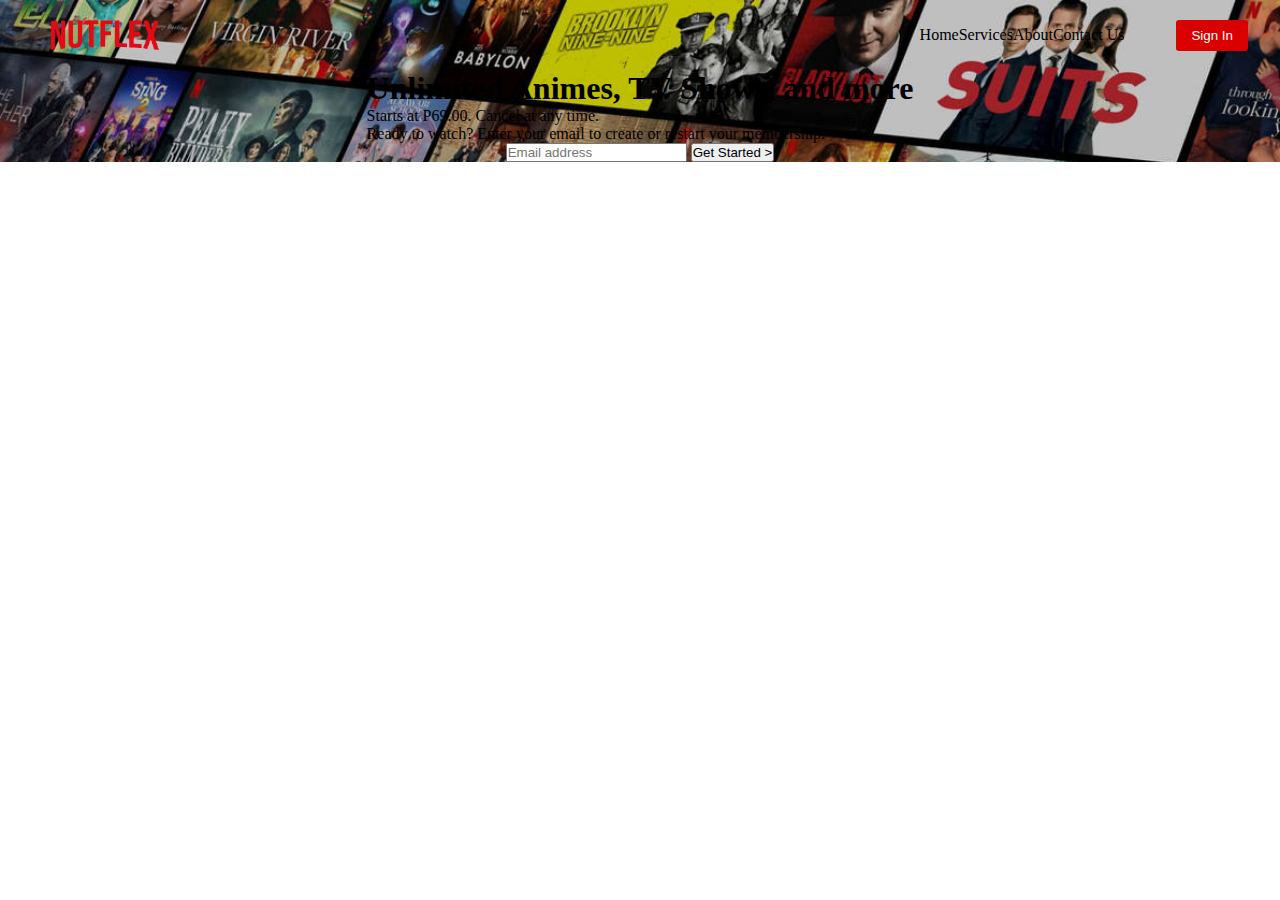
==== noflex/index.html @ 8b9c41dc "edit home page" ====
<!DOCTYPE html>
<html lang="en">
<head>
    <meta charset="UTF-8">
    <meta name="viewport" content="width=device-width, initial-scale=1.0">
    <title>NoFlex</title>

    <link rel="stylesheet" href="styles.css">
</head>
<body class="body">
    <div class="hero-bg">
        <header class="header">
            <div class="header-left-section">
                <img class="netflix-logo" src="images/nutflex-logo.png" alt="nutflex-logo">
            </div>
            <div class="header-mid-section">
                <nav class="main-menu">
                    <ul>Home</ul>
                    <ul>Services</ul>
                    <ul>About</ul>
                    <ul>Contact Us</ul>
                </nav>
            </div>
            <div class="header-right-section">
                <button class="sign-in">
                    Sign In
                </button>
            </div>
        </header>
    
        <section class="hero-section">
            <div class="hero-text">
                <h1>Unlimited Animes, TV Shows, and more</h1>
                <p>Starts at P69.00. Cancel at any time.</p>
                <p>Ready to watch? Enter your email to create or restart your membership.</p>
            </div>
            <div class="hero-cta">
                <input type="email" placeholder="Email address">
                <button>Get Started ></button>
            </div>
        </section>
    </div>
</body>
</html>
---- noflex/styles.css ----
* {
    margin: 0;
    padding: 0;
    box-sizing: border-box;
}

/* header */
.header {
    display: flex;
    justify-content: space-between;
    align-items: center;
    height: 70px;
    gap: 20px;
}

.header-left-section {
    display: flex;
    flex: 1;
    padding-left: 20px;
}

.header-mid-section {
    display: flex;
    justify-self: end;
    flex: 3;
    justify-content: end;
}

.header-right-section {
    display: flex;
    justify-content: center;
    flex: .5;
}

.netflix-logo {
    width: 170px;
}

.main-menu {
    display: flex;
    justify-content: space-between;
}

.sign-in {
    background-color: rgb(219, 0, 0);
    border-width: 0px;
    color:white;
    padding-top: 8px;
    padding-bottom: 8px;
    padding-left: 15px;
    padding-right: 15px;
    border-radius: 3px;
}

/* body */
.body {
    width: 100%;
    height: 100%;
    overflow: hidden;
}

/* hero */
.hero-bg {
    background-image: url('images/nutflex-bg.jpg');
    background-size: cover;
}

.hero-section {
    display: flex;
    flex-direction: column;
    align-items: center;
}
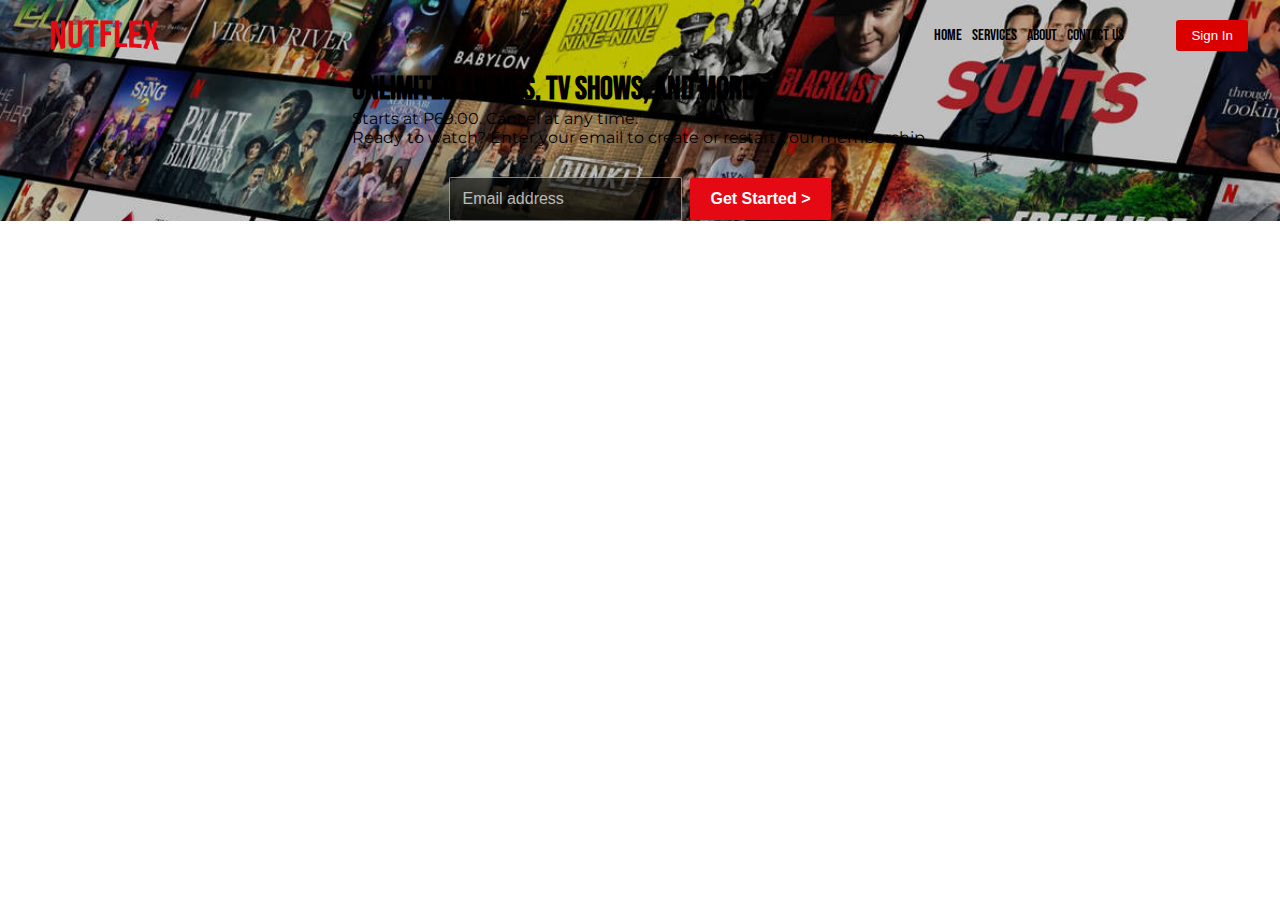
==== commit aaa9d3b8: "edit home page" ====
--- a/noflex/index.html
+++ b/noflex/index.html
@@ -6,6 +6,8 @@
     <title>NoFlex</title>
 
     <link rel="stylesheet" href="styles.css">
+    <link href="https://fonts.googleapis.com/css2?family=Bebas+Neue&family=Montserrat:wght@400;700&display=swap" rel="stylesheet">
+
 </head>
 <body class="body">
     <div class="hero-bg">
--- a/noflex/styles.css
+++ b/noflex/styles.css
@@ -1,7 +1,24 @@
 * {
-    margin: 0;
+    margin: 0;                  /* remove default spacing */
     padding: 0;
-    box-sizing: border-box;
+    box-sizing: border-box;     
+}
+
+/* body */
+.body {
+    width: 100%;
+    height: 100%;
+    overflow: hidden;
+    font-family: 'Bebas Neue', 'Montserrat', sans-serif;
+}
+
+/* set default fonts */
+h1, h2, h3, h4, h5, h6 {
+    font-family: 'Bebas Neue', sans-serif;
+}
+
+p {
+    font-family: 'Montserrat', sans-serif;
 }
 
 /* header */
@@ -39,6 +56,7 @@
 .main-menu {
     display: flex;
     justify-content: space-between;
+    gap: 10px;
 }
 
 .sign-in {
@@ -52,13 +70,6 @@
     border-radius: 3px;
 }
 
-/* body */
-.body {
-    width: 100%;
-    height: 100%;
-    overflow: hidden;
-}
-
 /* hero */
 .hero-bg {
     background-image: url('images/nutflex-bg.jpg');
@@ -69,4 +80,45 @@
     display: flex;
     flex-direction: column;
     align-items: center;
+    gap: 30px;
+}
+
+.hero-cta {
+    display: flex;
+    align-items: center;
+    max-width: 600px;
+    gap: 8px;
+}
+
+.hero-cta input {
+    flex: 1;
+    padding: 12px;
+    font-size: 16px;
+    border: 1px solid rgba(255, 255, 255, 0.5);
+    background-color: rgba(0, 0, 0, 0.6);
+    color: white;
+    border-radius: 2px;
+    outline: none;
+}
+
+.hero-cta input::placeholder {
+    color: rgba(255, 255, 255, 0.7);
+}
+
+.hero-cta button {
+    background-color: #e50914;
+    color:white;
+    border: none;
+    padding: 12px 20px;
+    font-size: 16px;
+    font-weight: bold;
+    cursor: pointer;
+    border-radius: 2px;
+    display: flex;
+    align-items: center;
+    gap: 8px;
+}
+
+.hero-cta button:hover {
+    background-color: #b20710;
 }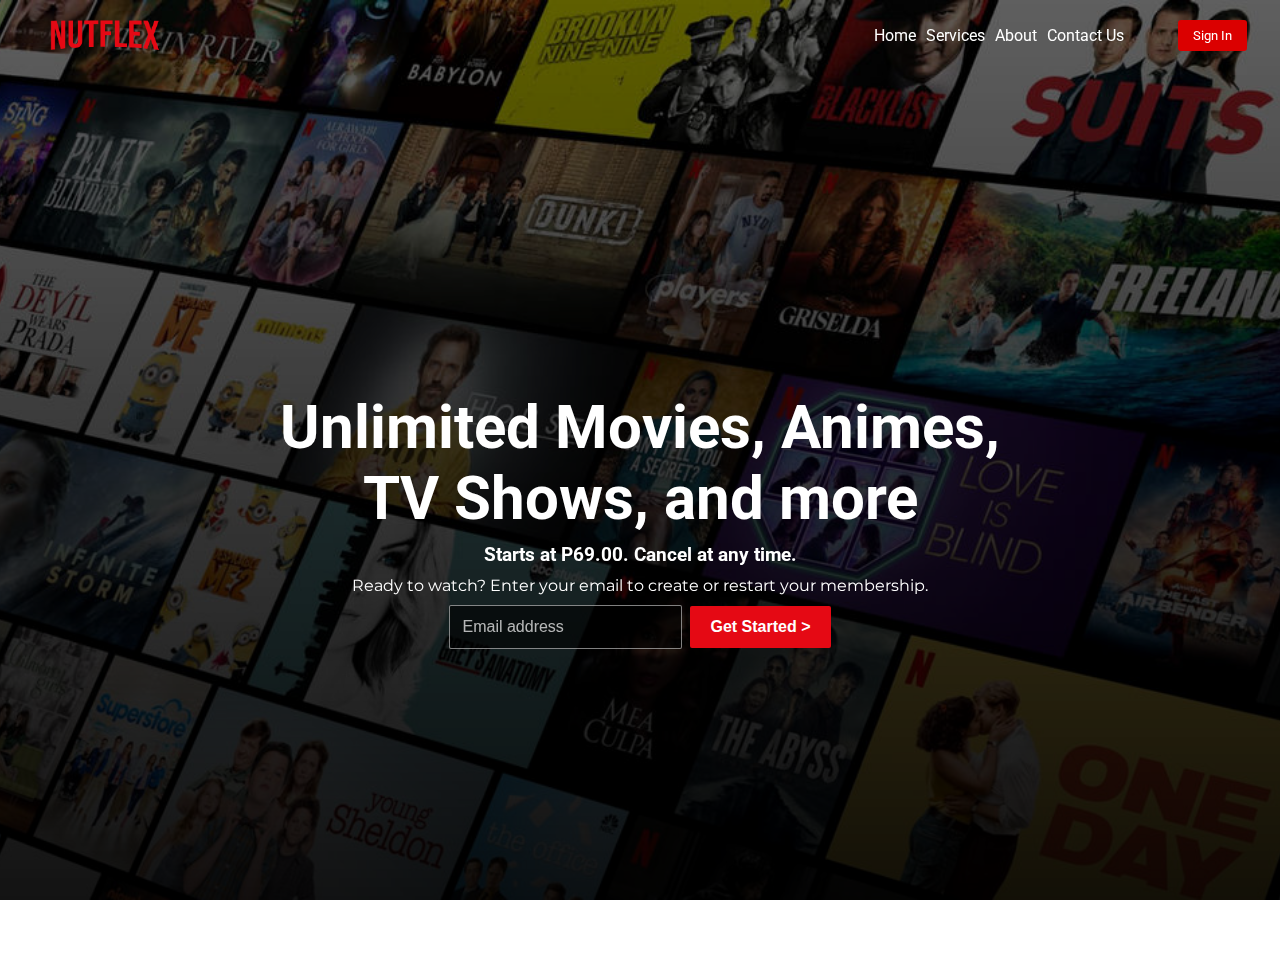
==== commit 12d1c784: "edit home page" ====
--- a/noflex/index.html
+++ b/noflex/index.html
@@ -6,11 +6,14 @@
     <title>NoFlex</title>
 
     <link rel="stylesheet" href="styles.css">
-    <link href="https://fonts.googleapis.com/css2?family=Bebas+Neue&family=Montserrat:wght@400;700&display=swap" rel="stylesheet">
+    <link href="https://fonts.googleapis.com/css2?family=Roboto&family=Montserrat:wght@400;700&display=swap" rel="stylesheet">
 
 </head>
-<body class="body">
-    <div class="hero-bg">
+<body>
+    <div class="hero-bg"></div>
+    <div class="overlay"></div>
+
+    <div class="hero-content">
         <header class="header">
             <div class="header-left-section">
                 <img class="netflix-logo" src="images/nutflex-logo.png" alt="nutflex-logo">
@@ -32,10 +35,10 @@
     
         <section class="hero-section">
             <div class="hero-text">
-                <h1>Unlimited Animes, TV Shows, and more</h1>
-                <p>Starts at P69.00. Cancel at any time.</p>
-                <p>Ready to watch? Enter your email to create or restart your membership.</p>
+                <h1>Unlimited Movies, Animes, <br> TV Shows, and more</h1>
+                <h3>Starts at P69.00. Cancel at any time.</h3>
             </div>
+            <p>Ready to watch? Enter your email to create or restart your membership.</p>
             <div class="hero-cta">
                 <input type="email" placeholder="Email address">
                 <button>Get Started ></button>
--- a/noflex/styles.css
+++ b/noflex/styles.css
@@ -5,16 +5,21 @@
 }
 
 /* body */
-.body {
+body {
     width: 100%;
     height: 100%;
     overflow: hidden;
-    font-family: 'Bebas Neue', 'Montserrat', sans-serif;
+    font-family: 'Roboto', 'Montserrat', sans-serif;
+}
+
+html, body {
+    height: 100%;
+    margin: 0;
 }
 
 /* set default fonts */
 h1, h2, h3, h4, h5, h6 {
-    font-family: 'Bebas Neue', sans-serif;
+    font-family: 'Roboto', sans-serif;
 }
 
 p {
@@ -28,6 +33,8 @@
     align-items: center;
     height: 70px;
     gap: 20px;
+    position: relative;
+    z-index: 2;
 }
 
 .header-left-section {
@@ -57,6 +64,7 @@
     display: flex;
     justify-content: space-between;
     gap: 10px;
+    color: white;
 }
 
 .sign-in {
@@ -68,19 +76,54 @@
     padding-left: 15px;
     padding-right: 15px;
     border-radius: 3px;
+    font-family: 'Roboto', sans-serif;
 }
 
 /* hero */
 .hero-bg {
-    background-image: url('images/nutflex-bg.jpg');
+    background: url('images/nutflex-bg.jpg') no-repeat center center;
     background-size: cover;
+    position: fixed;
+    top: 0;
+    left: 0;
+    width: 100%;
+    height: 100%;
+    z-index: -1;
+}
+
+.overlay {
+    position: absolute;
+    top: 0;
+    left: 0;
+    width: 100%;
+    height: 100%;
+    background: linear-gradient(to top, rgba(0, 0, 0, 0.9), rgba(0, 0, 0, 0.5));
+    z-index: 0;
 }
 
 .hero-section {
+    color: white;
+    display: flex;
+    flex-direction: column;
+    justify-content: center;
+    align-items: center;
+    height: 100vh;
+    position: relative;
+    z-index: 1;
+    gap: 10px;
+}
+
+.hero-text {
+    font-weight: bolder;
     display: flex;
     flex-direction: column;
     align-items: center;
-    gap: 30px;
+    text-align: center;
+    gap: 10px;
+}
+
+.hero-text h1 {
+    font-size: clamp(20px, 20vw, 60px);
 }
 
 .hero-cta {
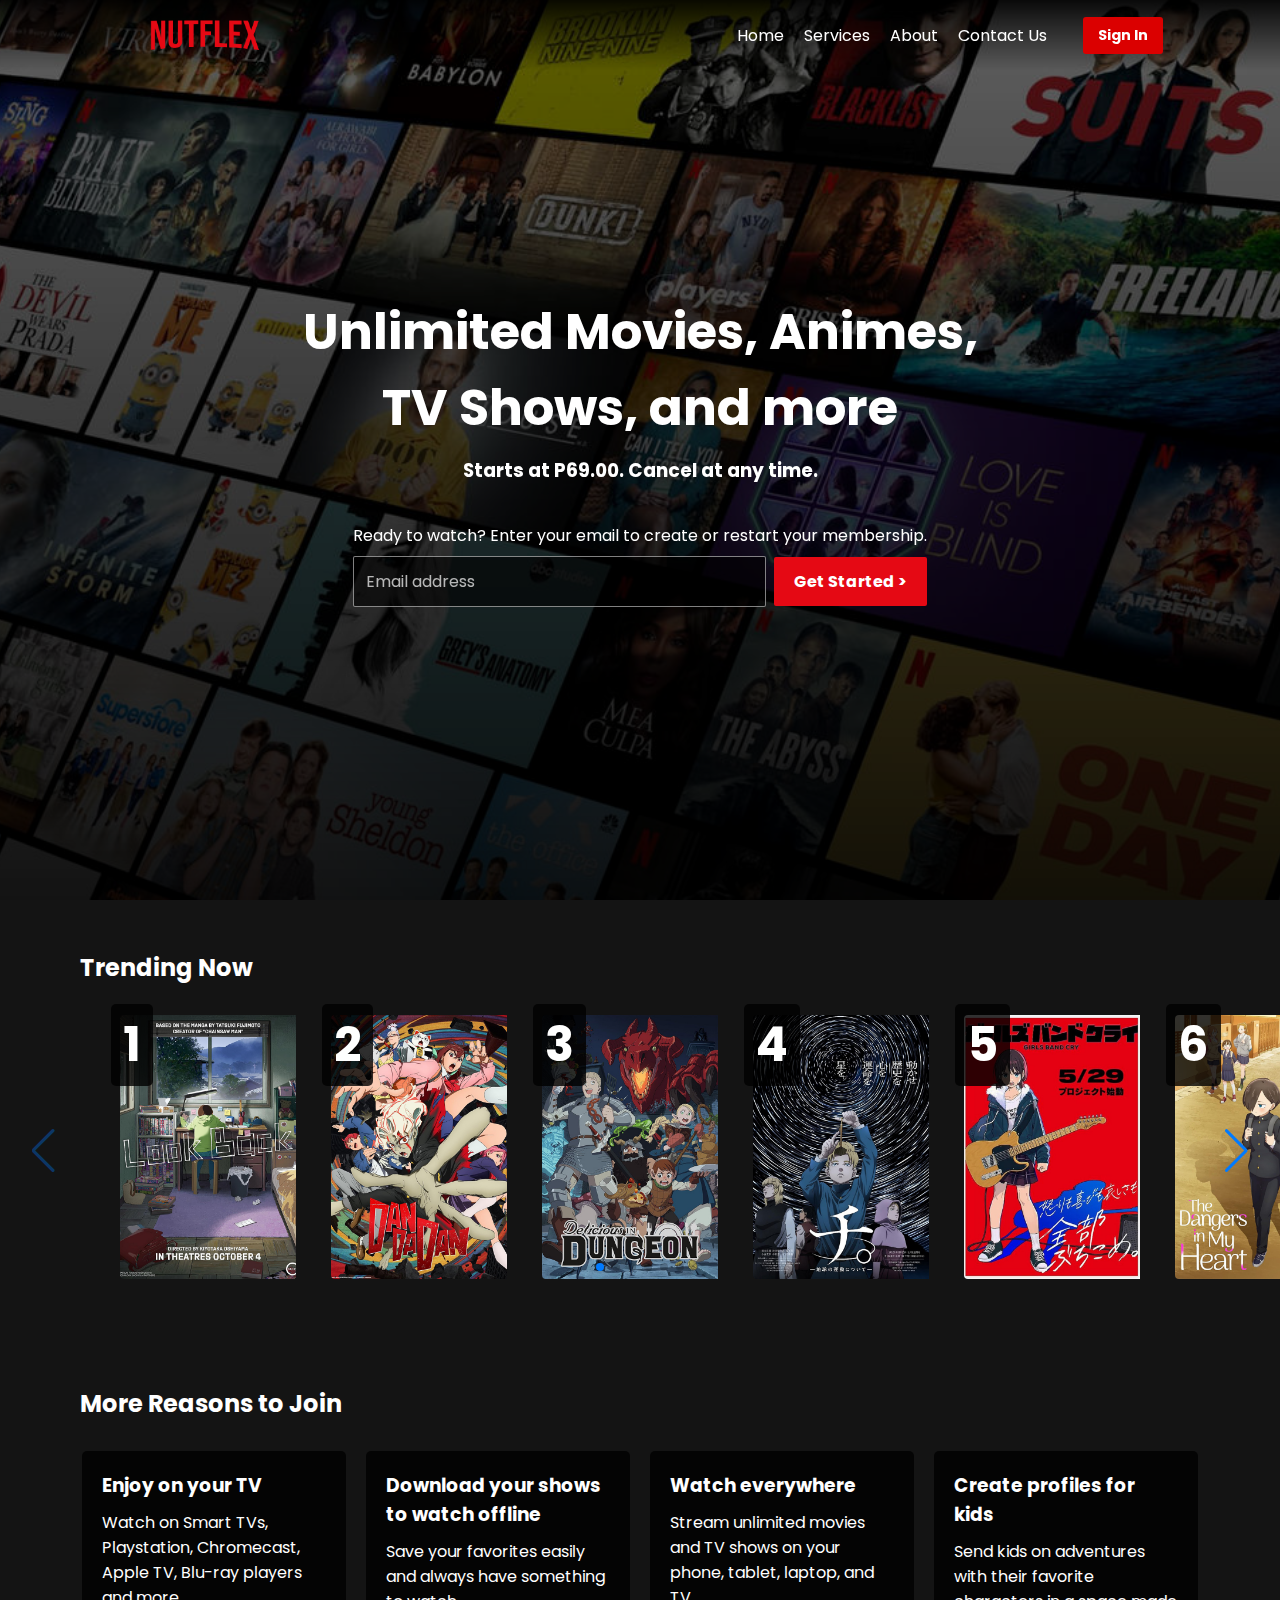
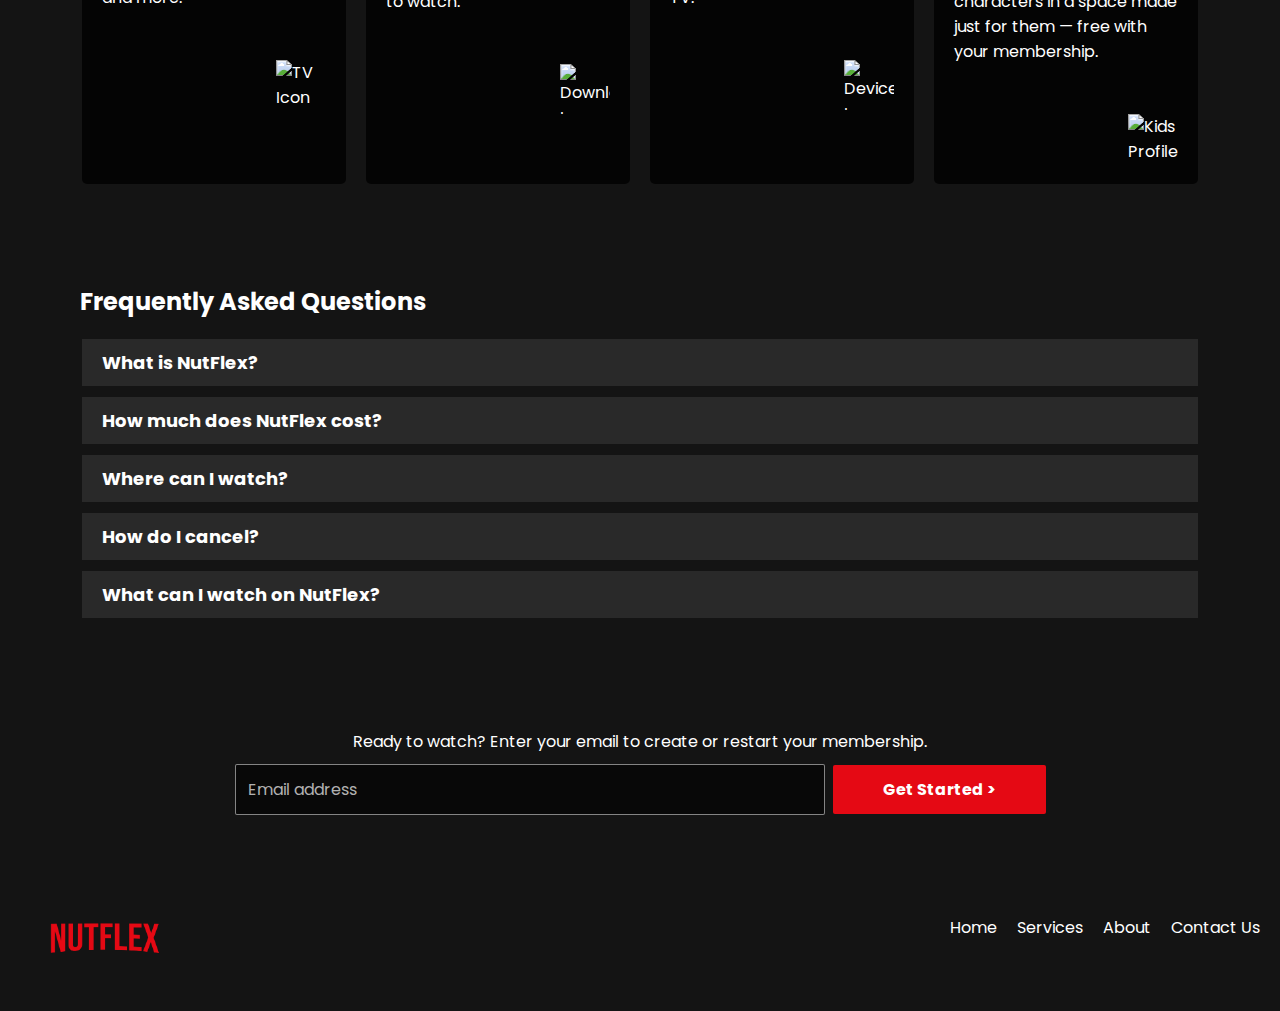
==== commit 8e746e54: "added sections: trending, reasons, faq, cta and footer" ====
--- a/noflex/index.html
+++ b/noflex/index.html
@@ -3,11 +3,11 @@
 <head>
     <meta charset="UTF-8">
     <meta name="viewport" content="width=device-width, initial-scale=1.0">
-    <title>NoFlex</title>
+    <title>NutFlex</title>
 
     <link rel="stylesheet" href="styles.css">
-    <link href="https://fonts.googleapis.com/css2?family=Roboto&family=Montserrat:wght@400;700&display=swap" rel="stylesheet">
-
+    <link href="https://fonts.googleapis.com/css2?family=Poppins:wght@400;700&display=swap" rel="stylesheet">
+    <link rel="stylesheet" href="https://cdn.jsdelivr.net/npm/swiper@10/swiper-bundle.min.css">
 </head>
 <body>
     <div class="hero-bg"></div>
@@ -20,10 +20,12 @@
             </div>
             <div class="header-mid-section">
                 <nav class="main-menu">
-                    <ul>Home</ul>
-                    <ul>Services</ul>
-                    <ul>About</ul>
-                    <ul>Contact Us</ul>
+                    <ul>
+                        <li>Home</li>
+                        <li>Services</li>
+                        <li>About</li>
+                        <li>Contact Us</li>
+                    </ul>
                 </nav>
             </div>
             <div class="header-right-section">
@@ -34,16 +36,128 @@
         </header>
     
         <section class="hero-section">
-            <div class="hero-text">
+            <div class="hero-headline">
                 <h1>Unlimited Movies, Animes, <br> TV Shows, and more</h1>
                 <h3>Starts at P69.00. Cancel at any time.</h3>
             </div>
-            <p>Ready to watch? Enter your email to create or restart your membership.</p>
-            <div class="hero-cta">
-                <input type="email" placeholder="Email address">
-                <button>Get Started ></button>
+            <div class="hero-lower">
+                <p>Ready to watch? Enter your email to create or restart your membership.</p>
+                <div class="hero-cta">
+                    <input type="email" placeholder="Email address">
+                    <button type="submit">Get Started ></button>
+                </div>
             </div>
         </section>
     </div>
+
+    <section class="trending-section">
+        <h2>Trending Now</h2>
+        <div class="swiper-container">
+            <div class="swiper-wrapper">
+                <div class="swiper-slide"><span class="rank-number">1</span><img src="images/nutflex-trending-1.jpg" alt="Trending 1"></div>
+                <div class="swiper-slide"><span class="rank-number">2</span><img src="images/nutflex-trending-2.jpg" alt="Trending 2"></div>
+                <div class="swiper-slide"><span class="rank-number">3</span><img src="images/nutflex-trending-3.jpg" alt="Trending 3"></div>
+                <div class="swiper-slide"><span class="rank-number">4</span><img src="images/nutflex-trending-4.jpg" alt="Trending 4"></div>
+                <div class="swiper-slide"><span class="rank-number">5</span><img src="images/nutflex-trending-5.jpg" alt="Trending 5"></div>
+                <div class="swiper-slide"><span class="rank-number">6</span><img src="images/nutflex-trending-6.jpg" alt="Trending 6"></div>
+                <div class="swiper-slide"><span class="rank-number">7</span><img src="images/nutflex-trending-7.jpg" alt="Trending 7"></div>
+                <div class="swiper-slide"><span class="rank-number">8</span><img src="images/nutflex-trending-8.jpg" alt="Trending 8"></div>
+                <div class="swiper-slide"><span class="rank-number">9</span><img src="images/nutflex-trending-9.jpg" alt="Trending 9"></div>
+                <div class="swiper-slide"><span class="rank-number">10</span><img src="images/nutflex-trending-10.jpg" alt="Trending 10"></div>
+            </div>
+            <div class="swiper-pagination"></div>
+            <div class="swiper-button-next"></div>
+            <div class="swiper-button-prev"></div>
+        </div>
+    </section>
+
+    <script src="https://cdn.jsdelivr.net/npm/swiper@10/swiper-bundle.min.js"></script>
+    <script src="script.js"></script>
+
+    <section class="reasons-section">
+        <h2>More Reasons to Join</h2>
+        <div class="reasons-grid">
+            <div class="reason-card">
+                <h3>Enjoy on your TV</h3>
+                <p>Watch on Smart TVs, Playstation, Chromecast, Apple TV, Blu-ray players and more.</p>
+                <img class="reason-icon" src="tv-icon.png" alt="TV Icon">
+            </div>
+            <div class="reason-card">
+                <h3>Download your shows to watch offline</h3>
+                <p>Save your favorites easily and always have something to watch.</p>
+                <img class="reason-icon" src="download-icon.png" alt="Download Icon">
+            </div>
+            <div class="reason-card">
+                <h3>Watch everywhere</h3>
+                <p>Stream unlimited movies and TV shows on your phone, tablet, laptop, and TV.</p>
+                <img class="reason-icon" src="device-icon.png" alt="Devices Icon">
+            </div>
+            <div class="reason-card">
+                <h3>Create profiles for kids</h3>
+                <p>Send kids on adventures with their favorite characters in a space made just for them — free with your membership.</p>
+                <img class="reason-icon" src="kids-icon.png" alt="Kids Profile Icon">
+            </div>
+        </div>
+    </section>
+
+    <section class="faq-section">
+        <h2>Frequently Asked Questions</h2>
+        <details class="faq-item">
+            <summary class="faq-question">What is NutFlex?</summary>
+            <div class="faq-answer">
+                <p>NutFlex is a streaming service that offers a wide variety of award-winning TV shows, movies, anime, documentaries, and more on thousands of internet-connected devices.</p>
+            </div>
+        </details>
+        <details class="faq-item">
+            <summary class="faq-question">How much does NutFlex cost?</summary>
+            <div class="faq-answer">
+                <p>Watch NutFlex on your smartphone, tablet, Smart TV, laptop, or streaming device, all for one low monthly fee. Plans range from P69 to P149 a month. No extra costs, no contracts.</p>
+            </div>
+        </details>
+        <details class="faq-item">
+            <summary class="faq-question">Where can I watch?</summary>
+            <div class="faq-answer">
+                <p>Watch anywhere, anytime. Sign in with your NutFlex account to watch instantly on the web at nutflex.com from your personal computer or on any internet-connected device that offers the NutFlex app, including smart TVs, smartphones, tablets, streaming media players, and game consoles.</p>
+            </div>
+        </details>
+        <details class="faq-item">
+            <summary class="faq-question">How do I cancel?</summary>
+            <div class="faq-answer">
+                <p>NutFlex is flexible. There are no annoying contracts and no commitments. You can easily cancel your account online in two clicks. There are no cancellation fees – start or stop your account anytime.</p>
+            </div>
+        </details>
+        <details class="faq-item">
+            <summary class="faq-question">What can I watch on NutFlex?</summary>
+            <div class="faq-answer">
+                <p>NutFlex has an extensive library of feature films, documentaries, TV shows, anime, award-winning NutFlex originals, and more. Watch as much as you want, anytime you want.</p>
+            </div>
+        </details>
+    </section>
+
+    <div class="cta-section">
+        <p>Ready to watch? Enter your email to create or restart your membership.</p>
+        <div class="cta">
+            <input type="email" placeholder="Email address">
+            <button type="submit">Get Started ></button>
+        </div>
+    </div>
+
+    <footer>
+        <div class="footer-content">
+            <div class="footer-left">
+                <img class="netflix-logo" src="images/nutflex-logo.png" alt="nutflex-logo">
+            </div>
+            <div class="footer-right">
+                <nav class="footer-menu">
+                    <ul>
+                        <li>Home</li>
+                        <li>Services</li>
+                        <li>About</li>
+                        <li>Contact Us</li>
+                    </ul>
+                </nav>
+            </div>
+        </div>
+    </footer>
 </body>
 </html>
--- a/noflex/styles.css
+++ b/noflex/styles.css
@@ -4,12 +4,13 @@
     box-sizing: border-box;     
 }
 
+
 /* body */
 body {
     width: 100%;
     height: 100%;
-    overflow: hidden;
-    font-family: 'Roboto', 'Montserrat', sans-serif;
+    overflow-x: hidden;
+    font-family: 'Poppins', sans-serif;
 }
 
 html, body {
@@ -18,12 +19,8 @@
 }
 
 /* set default fonts */
-h1, h2, h3, h4, h5, h6 {
-    font-family: 'Roboto', sans-serif;
-}
-
-p {
-    font-family: 'Montserrat', sans-serif;
+h1, h2, h3, h4, h5, h6, p {
+    font-family: 'Poppins', sans-serif;
 }
 
 /* header */
@@ -33,8 +30,13 @@
     align-items: center;
     height: 70px;
     gap: 20px;
-    position: relative;
-    z-index: 2;
+    position: fixed;
+    top: 0;
+    left: 0;
+    width: 100%;
+    background: linear-gradient(to bottom, rgba(0, 0, 0, 0.9), rgba(0, 0, 0, 0));
+    padding: 10px 100px;
+    z-index: 100;
 }
 
 .header-left-section {
@@ -60,10 +62,16 @@
     width: 170px;
 }
 
-.main-menu {
-    display: flex;
-    justify-content: space-between;
-    gap: 10px;
+.main-menu ul {
+    list-style: none;
+    display: flex;
+    gap: 20px;
+    padding: 0;
+    margin: 0;
+}
+
+.main-menu ul li {
+    cursor: pointer;
     color: white;
 }
 
@@ -71,15 +79,15 @@
     background-color: rgb(219, 0, 0);
     border-width: 0px;
     color:white;
-    padding-top: 8px;
-    padding-bottom: 8px;
-    padding-left: 15px;
-    padding-right: 15px;
+    padding: 8px 15px;
     border-radius: 3px;
-    font-family: 'Roboto', sans-serif;
-}
-
-/* hero */
+    font-family: 'Poppins', sans-serif;
+    font-size: 14px;
+    font-weight: bolder;
+}
+
+
+/* hero section */
 .hero-bg {
     background: url('images/nutflex-bg.jpg') no-repeat center center;
     background-size: cover;
@@ -105,16 +113,15 @@
     color: white;
     display: flex;
     flex-direction: column;
-    justify-content: center;
+    justify-content:center;
     align-items: center;
     height: 100vh;
     position: relative;
     z-index: 1;
-    gap: 10px;
-}
-
-.hero-text {
-    font-weight: bolder;
+    gap: 38px;
+}
+
+.hero-headline {
     display: flex;
     flex-direction: column;
     align-items: center;
@@ -122,14 +129,19 @@
     gap: 10px;
 }
 
-.hero-text h1 {
-    font-size: clamp(20px, 20vw, 60px);
+.hero-headline h1 {
+    font-size: clamp(15px, 15vw, 50px);
+}
+
+.hero-lower {
+    display: flex;
+    flex-direction: column;
+    gap: 8px;
 }
 
 .hero-cta {
     display: flex;
     align-items: center;
-    max-width: 600px;
     gap: 8px;
 }
 
@@ -137,6 +149,7 @@
     flex: 1;
     padding: 12px;
     font-size: 16px;
+    font-family: 'Poppins', sans-serif;
     border: 1px solid rgba(255, 255, 255, 0.5);
     background-color: rgba(0, 0, 0, 0.6);
     color: white;
@@ -155,13 +168,358 @@
     padding: 12px 20px;
     font-size: 16px;
     font-weight: bold;
+    font-family: 'Poppins', sans-serif;
     cursor: pointer;
     border-radius: 2px;
-    display: flex;
-    align-items: center;
-    gap: 8px;
 }
 
 .hero-cta button:hover {
     background-color: #b20710;
+}
+
+/* responsive adjustments for hero section*/
+@media screen and (max-width: 768px) {
+    .header {
+        padding: 10px 20px;
+        flex-direction: column;
+        align-items: flex-start;
+        gap: 10px;
+    }
+
+    .header-left-section {
+        padding-left: 0;
+    }
+
+    .header-mid-section {
+        display: none;
+    }
+
+    .header-right-section {
+        display: none;
+    }
+
+    .hero-section {
+        gap: 20px;
+        padding: 0 20px;
+        text-align: center;
+    }
+
+    .hero-text h1 {
+        font-size: clamp(20px, 10vw, 40px);
+    }
+
+    .hero-cta {
+        flex-direction: column;
+        gap: 10px;
+        width: 100%;
+    }
+
+    .hero-cta input {
+        flex: none;
+        width: 100%;
+    }
+
+    .hero-cta button {
+        width: 100%;
+    }
+}
+
+/* trending section */
+.trending-section {
+    padding: 50px 20px;
+    background-color: #141414;
+    color: white;
+}
+
+.trending-section h2 {
+    font-size: 24px;
+    font-weight: bold;
+    margin-bottom: 30px;
+    padding-left: 60px;
+}
+
+.swiper-container {
+    width: 100%;
+    padding-left: 100px;
+    padding-right: 100px;
+    position: relative;
+}
+
+.swiper-slide {
+    position: relative;
+}
+
+.swiper-slide img {
+    width: 100%;
+    border-radius: 4px;
+    padding-right: 20px;
+    transition: transform 0.3s ease;
+    cursor: pointer;
+}
+
+.swiper-slide img:hover {
+    transform: scale(1.05);
+}
+
+.rank-number {
+    position: absolute;
+    top: 5px;
+    left: 5px;
+    color: white;
+    background: rgba(0, 0, 0, 0.8);
+    border-radius: 5px;
+    font-size: 48px;
+    font-weight: bolder;
+    padding: 5px 12px;
+    margin: -16px -14px;
+    z-index: 10;
+    cursor: pointer;
+}
+
+/* responsive adjustments for trending section */
+@media screen and (max-width: 768px) {
+    .trending-section {
+        padding: 30px 0;
+    }
+
+    .trending-section h2 {
+        font-size: 20px;
+        padding-left: 10px;
+    }
+
+    .swiper-slide img {
+        padding-right: 5px;
+    }
+
+    .swiper-container {
+        padding-left: 10px;
+        padding-right: 10px;
+    }
+
+    .rank-number {
+        font-size: 36px;
+        padding: 3px 6px;
+        background: none;
+        margin: 0px 0px;
+    }
+}
+
+@media screen and (max-width: 480px) {
+    .trending-section {
+        padding: 20px 0;
+    }
+
+    .trending-section h2 {
+        font-size: 18px;
+        padding-left: 5px;
+    }
+
+    .swiper-slide img {
+        padding-right: 5px;
+    }
+
+    .swiper-container {
+        padding-left: 5px;
+        padding-right: 5px;
+    }
+
+    .rank-number {
+        font-size: 20px;
+        padding: 1px 2px;
+        background: none;
+        margin: 0px 0px;
+    }
+}
+
+/* reasons to join section */
+.reasons-section {
+    padding: 50px 20px;
+    background-color: #141414;
+    color: white;
+}
+
+.reasons-section h2 {
+    font-size: 24px;
+    font-weight: bold;
+    margin-bottom: 30px;
+    padding-left: 60px;
+}
+
+.reasons-grid {
+    display: grid;
+    grid-template-columns: repeat(4, 1fr);
+    gap: 20px;
+    width: 90%;
+    margin: 0 auto;
+}
+
+@media (max-width: 1024px) {
+    .reasons-grid {
+        grid-template-columns: repeat(2, 1fr);
+    }
+    
+}
+
+@media (max-width: 768px) {
+    .reasons-grid {
+        grid-template-columns: repeat(1, 1fr);
+    }
+}
+
+.reason-card {
+    display: flex;
+    flex-direction: column;
+    align-items: flex-start;
+    gap: 10px;
+    padding: 20px;
+    border-radius: 5px;
+    background-color: rgba(0, 0, 0, 0.8);
+    transition: transform 0.3s ease;
+    cursor: pointer;
+}
+
+.reason-card h2 {
+    font-size: 20px;
+    font-weight: bold;
+}
+
+.reason-card p {
+    font-size: 16px;
+    padding-bottom: 40px;
+}
+
+.reason-icon {
+    align-self: flex-end;
+    width: 50px;
+    height: 50px;
+}
+
+/* FAQ section */
+.faq-section {
+    display: flex;
+    flex-direction: column;
+    align-items: center;
+    padding: 50px 20px;
+    background-color: #141414;
+    color: white;
+}
+
+.faq-section h2 {
+    align-self: flex-start;
+    font-size: 24px;
+    font-weight: bold;
+    margin-bottom: 20px;
+    padding-left: 60px;
+}
+
+.faq-item {
+    display: flex;
+    flex-direction: column;
+    width: 90%;
+    margin-bottom: 10px;
+}
+
+.faq-question {
+    font-size: 18px;
+    font-weight: bold;
+    cursor: pointer;
+    padding: 10px 0 10px 20px;
+    background-color: rgba(46, 46, 46, 0.8);
+    border-bottom: 1px solid #141414;
+    display: flex;
+    align-items: center;
+}
+
+.faq-question:hover {
+    background-color: rgba(73, 73, 73, 0.8);
+}
+
+.faq-answer {
+    padding: 10px 20px;
+    background-color: rgba(46, 46, 46, 0.8);
+    display: flex;
+    flex-direction: column;
+}
+
+.cta-section {
+    display: flex;
+    flex-direction: column;
+    align-items: center;
+    padding: 50px 20px;
+    background-color: #141414;
+    color: white;
+    gap: 10px;
+}
+
+.cta {
+    display: flex;
+    align-items: center;
+    gap: 8px;
+}
+
+.cta input {
+    flex: 1;
+    padding: 12px;
+    padding-right: 260px;
+    font-size: 16px;
+    font-family: 'Poppins', sans-serif;
+    border: 1px solid rgba(255, 255, 255, 0.5);
+    background-color: rgba(0, 0, 0, 0.6);
+    color: white;
+    border-radius: 2px;
+    outline: none;
+}
+
+.cta input::placeholder {
+    color: rgba(255, 255, 255, 0.7);
+}
+
+.cta button {
+    background-color: #e50914;
+    color:white;
+    border: none;
+    padding: 12px 50px;
+    font-size: 16px;
+    font-weight: bold;
+    font-family: 'Poppins', sans-serif;
+    cursor: pointer;
+    border-radius: 2px;
+}
+
+.cta button:hover {
+    background-color: #b20710;
+}
+
+.footer-content {
+    display: flex;
+    justify-content: space-between;
+    padding: 50px 20px;
+    background-color: #141414;
+    color: white;
+}
+
+.footer-left {
+    display: flex;
+    flex: 1;
+    gap: 20px;
+}
+
+.footer-right {
+    display: flex;
+    justify-content: flex-end;
+    flex: 2;
+    gap: 20px;
+}
+
+.footer-menu ul {
+    list-style: none;
+    display: flex;
+    gap: 20px;
+    padding: 0;
+    margin: 0;
+}
+
+.footer-menu ul li {
+    cursor: pointer;
+    color: white;
 }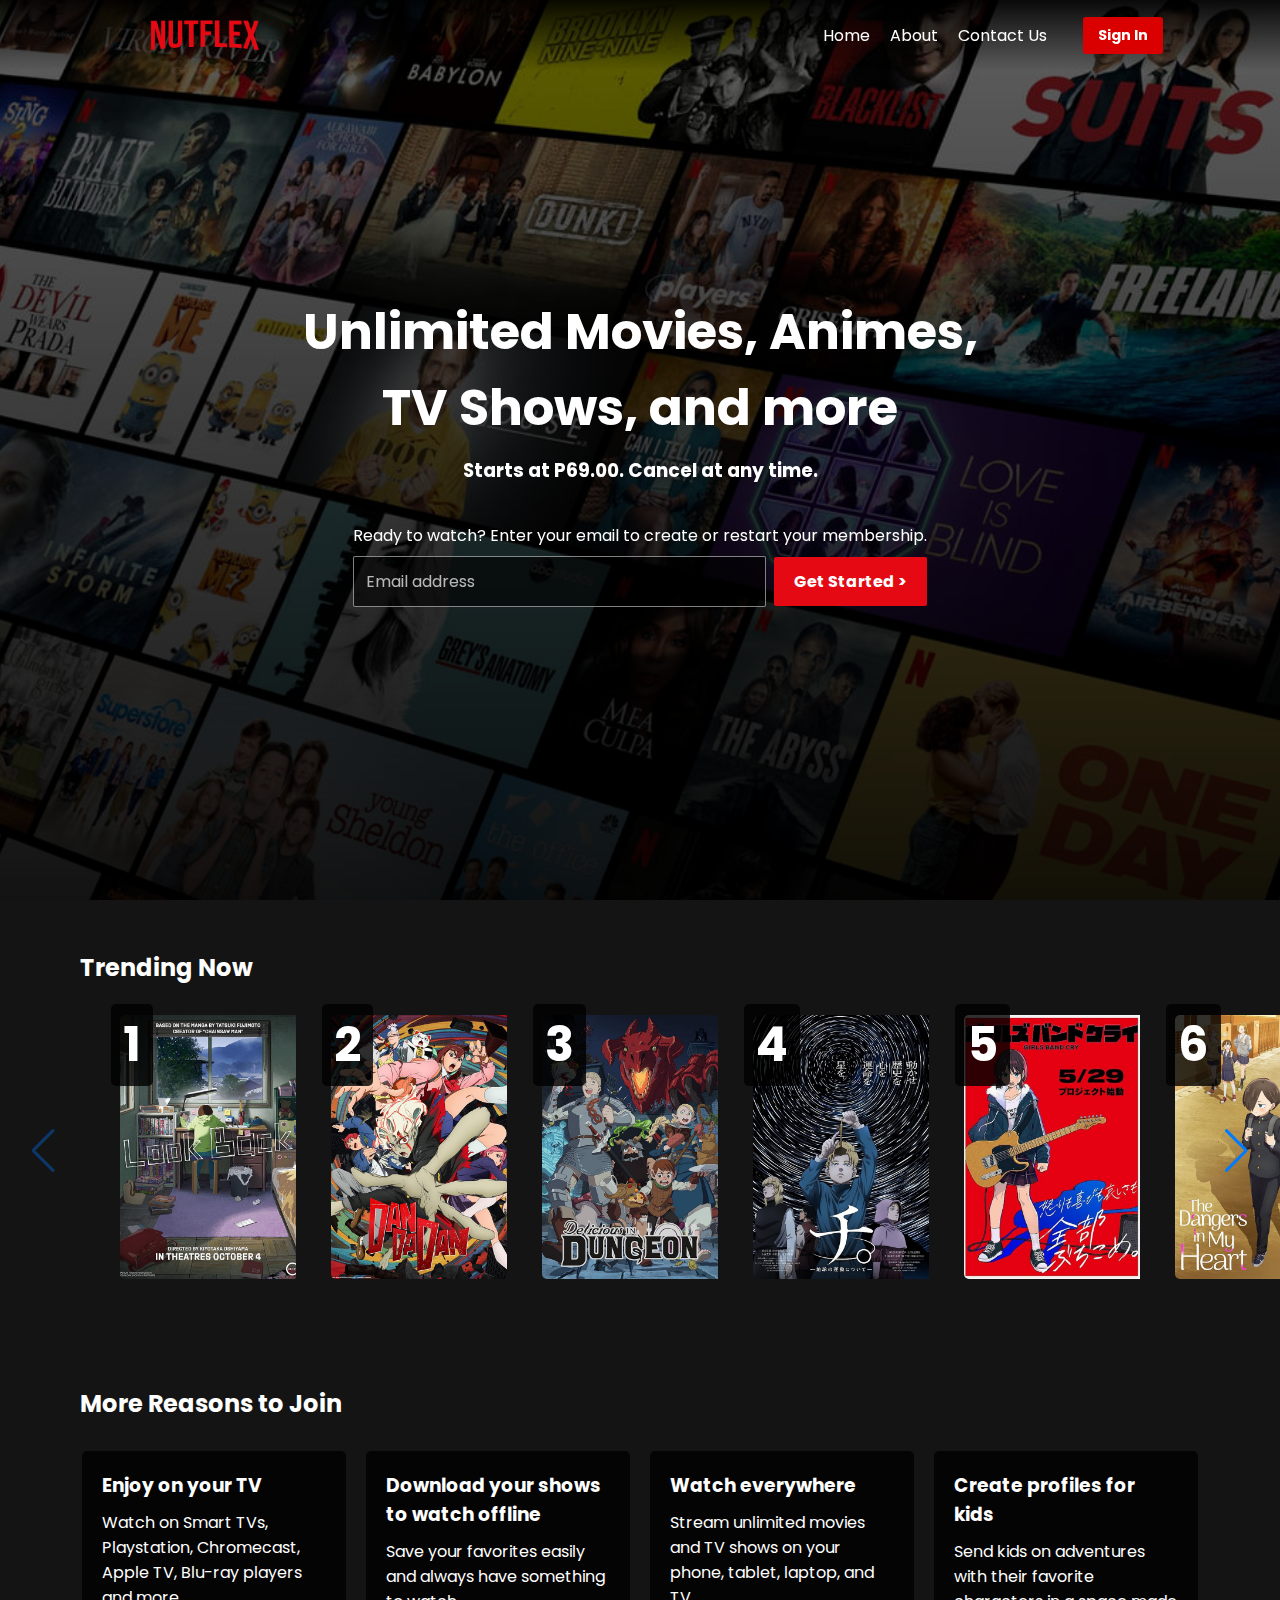
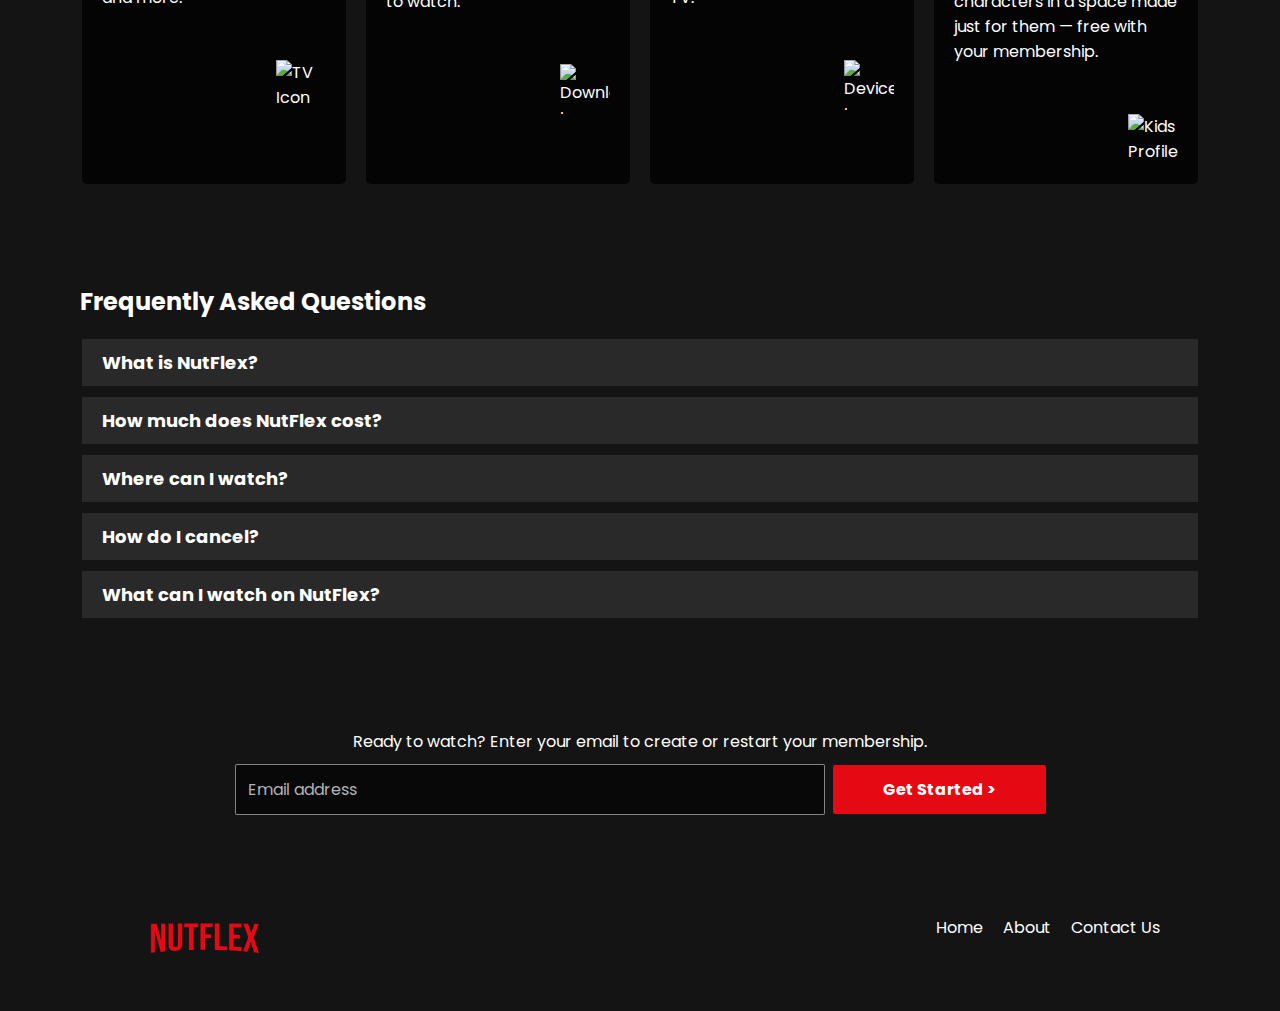
==== commit 7625ebf5: "Minor changes to index, created new files" ====
--- a/noflex/index.html
+++ b/noflex/index.html
@@ -22,7 +22,6 @@
                 <nav class="main-menu">
                     <ul>
                         <li>Home</li>
-                        <li>Services</li>
                         <li>About</li>
                         <li>Contact Us</li>
                     </ul>
@@ -151,7 +150,6 @@
                 <nav class="footer-menu">
                     <ul>
                         <li>Home</li>
-                        <li>Services</li>
                         <li>About</li>
                         <li>Contact Us</li>
                     </ul>
--- a/noflex/styles.css
+++ b/noflex/styles.css
@@ -30,7 +30,7 @@
     align-items: center;
     height: 70px;
     gap: 20px;
-    position: fixed;
+    position: absolute;
     top: 0;
     left: 0;
     width: 100%;
@@ -84,8 +84,12 @@
     font-family: 'Poppins', sans-serif;
     font-size: 14px;
     font-weight: bolder;
-}
-
+    cursor: pointer;
+}
+
+.sign-in:hover {
+    background-color: #b20710;
+}
 
 /* hero section */
 .hero-bg {
@@ -251,7 +255,7 @@
 
 .swiper-slide img {
     width: 100%;
-    border-radius: 4px;
+    border-radius: 5px;
     padding-right: 20px;
     transition: transform 0.3s ease;
     cursor: pointer;
@@ -490,6 +494,7 @@
     background-color: #b20710;
 }
 
+/* footer */
 .footer-content {
     display: flex;
     justify-content: space-between;
@@ -502,6 +507,7 @@
     display: flex;
     flex: 1;
     gap: 20px;
+    padding-left: 100px;
 }
 
 .footer-right {
@@ -509,6 +515,7 @@
     justify-content: flex-end;
     flex: 2;
     gap: 20px;
+    padding-right: 100px;
 }
 
 .footer-menu ul {
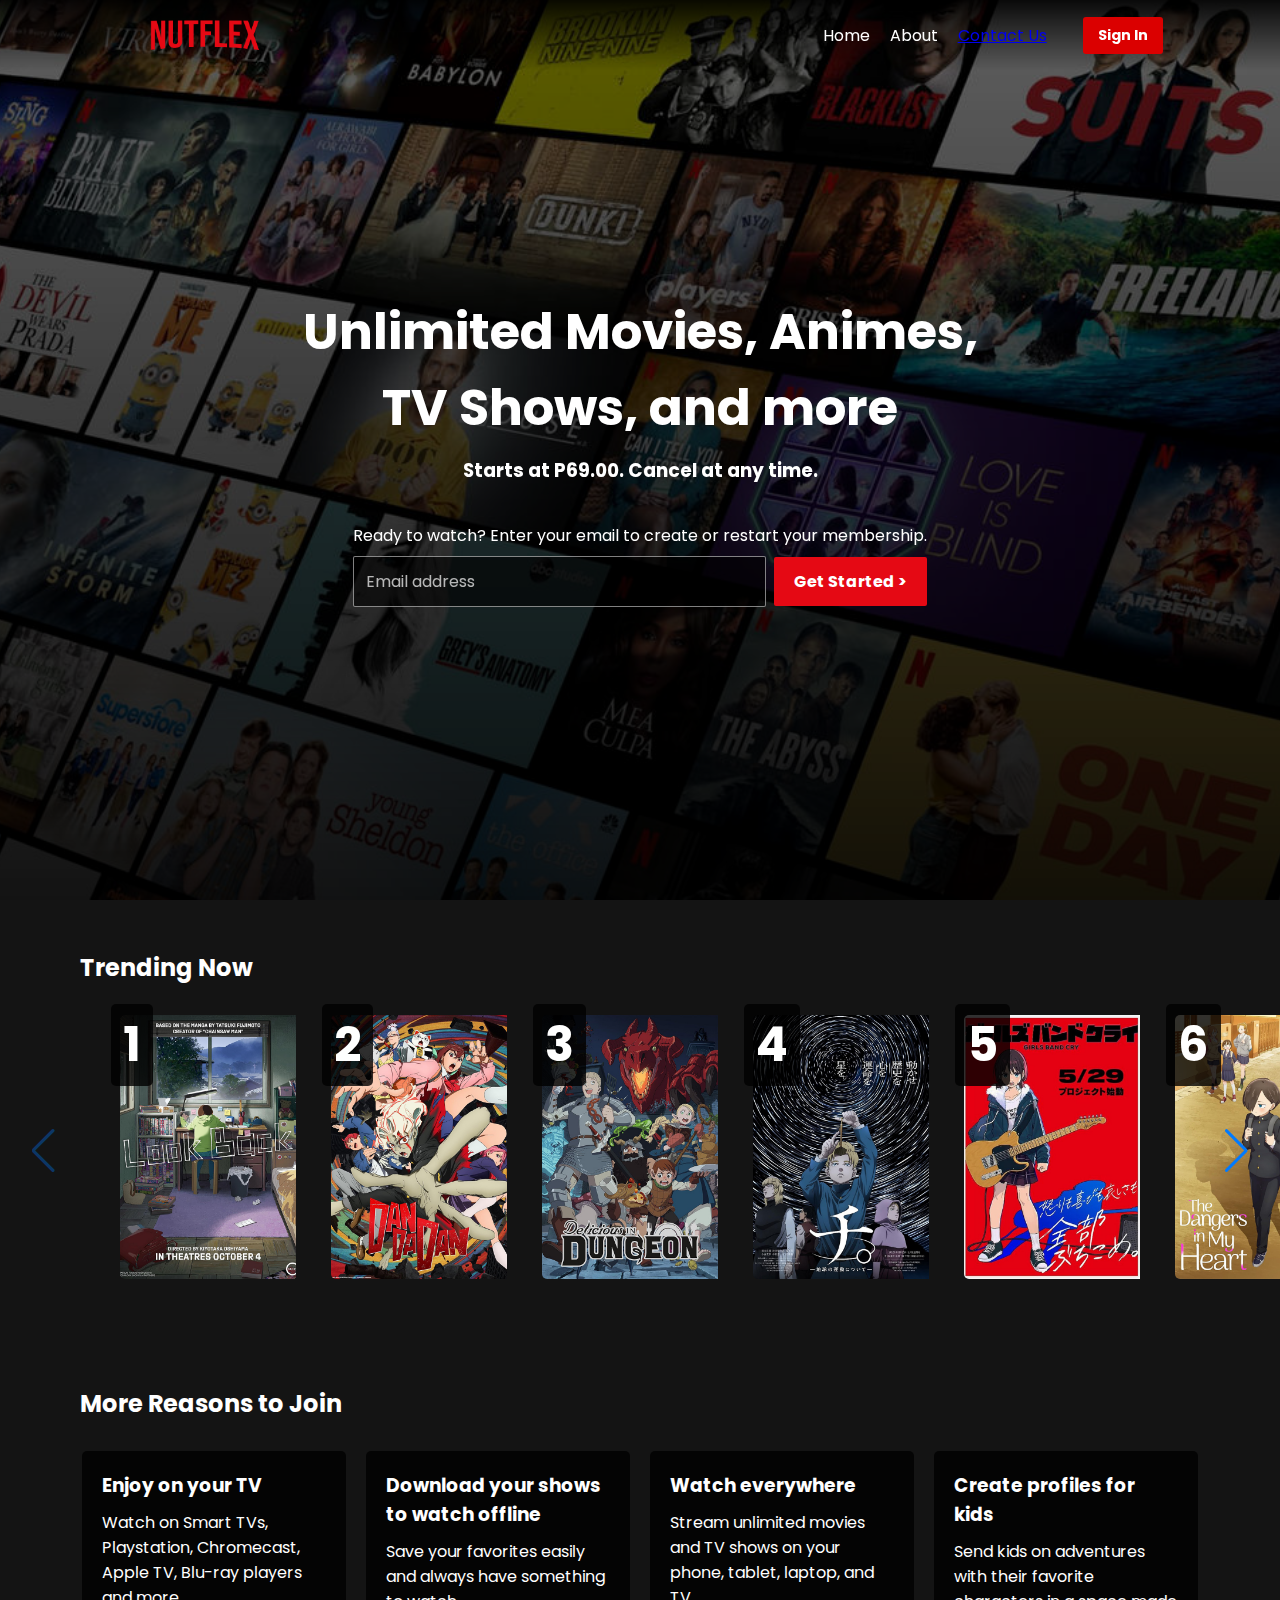
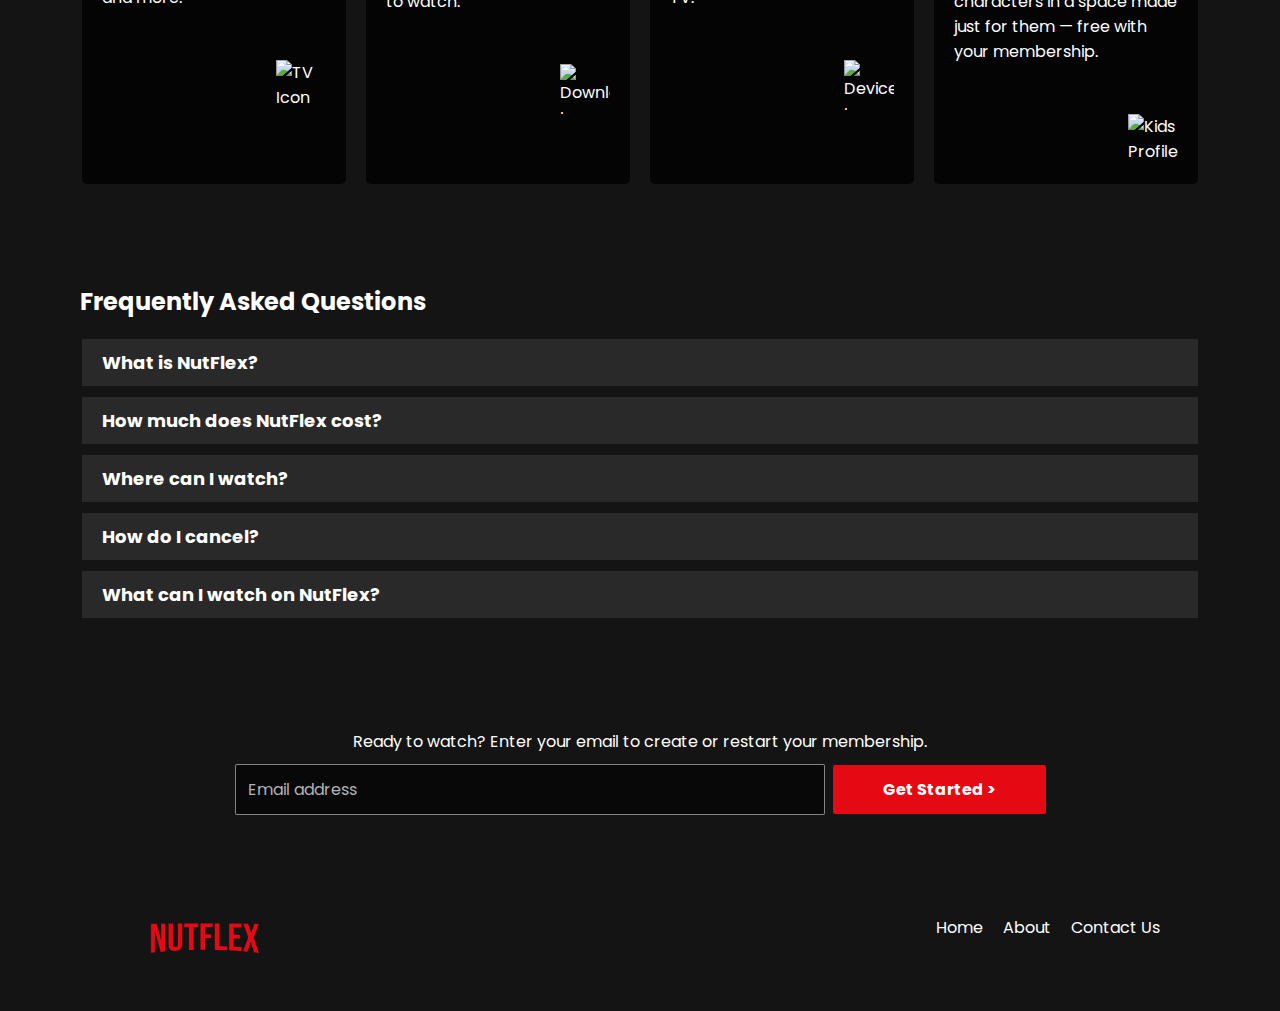
==== commit 4258658a: "edit header" ====
--- a/noflex/index.html
+++ b/noflex/index.html
@@ -23,7 +23,7 @@
                     <ul>
                         <li>Home</li>
                         <li>About</li>
-                        <li>Contact Us</li>
+                        <a href="contact-us.html">Contact Us</a>
                     </ul>
                 </nav>
             </div>
--- a/noflex/styles.css
+++ b/noflex/styles.css
@@ -529,4 +529,4 @@
 .footer-menu ul li {
     cursor: pointer;
     color: white;
-}+}
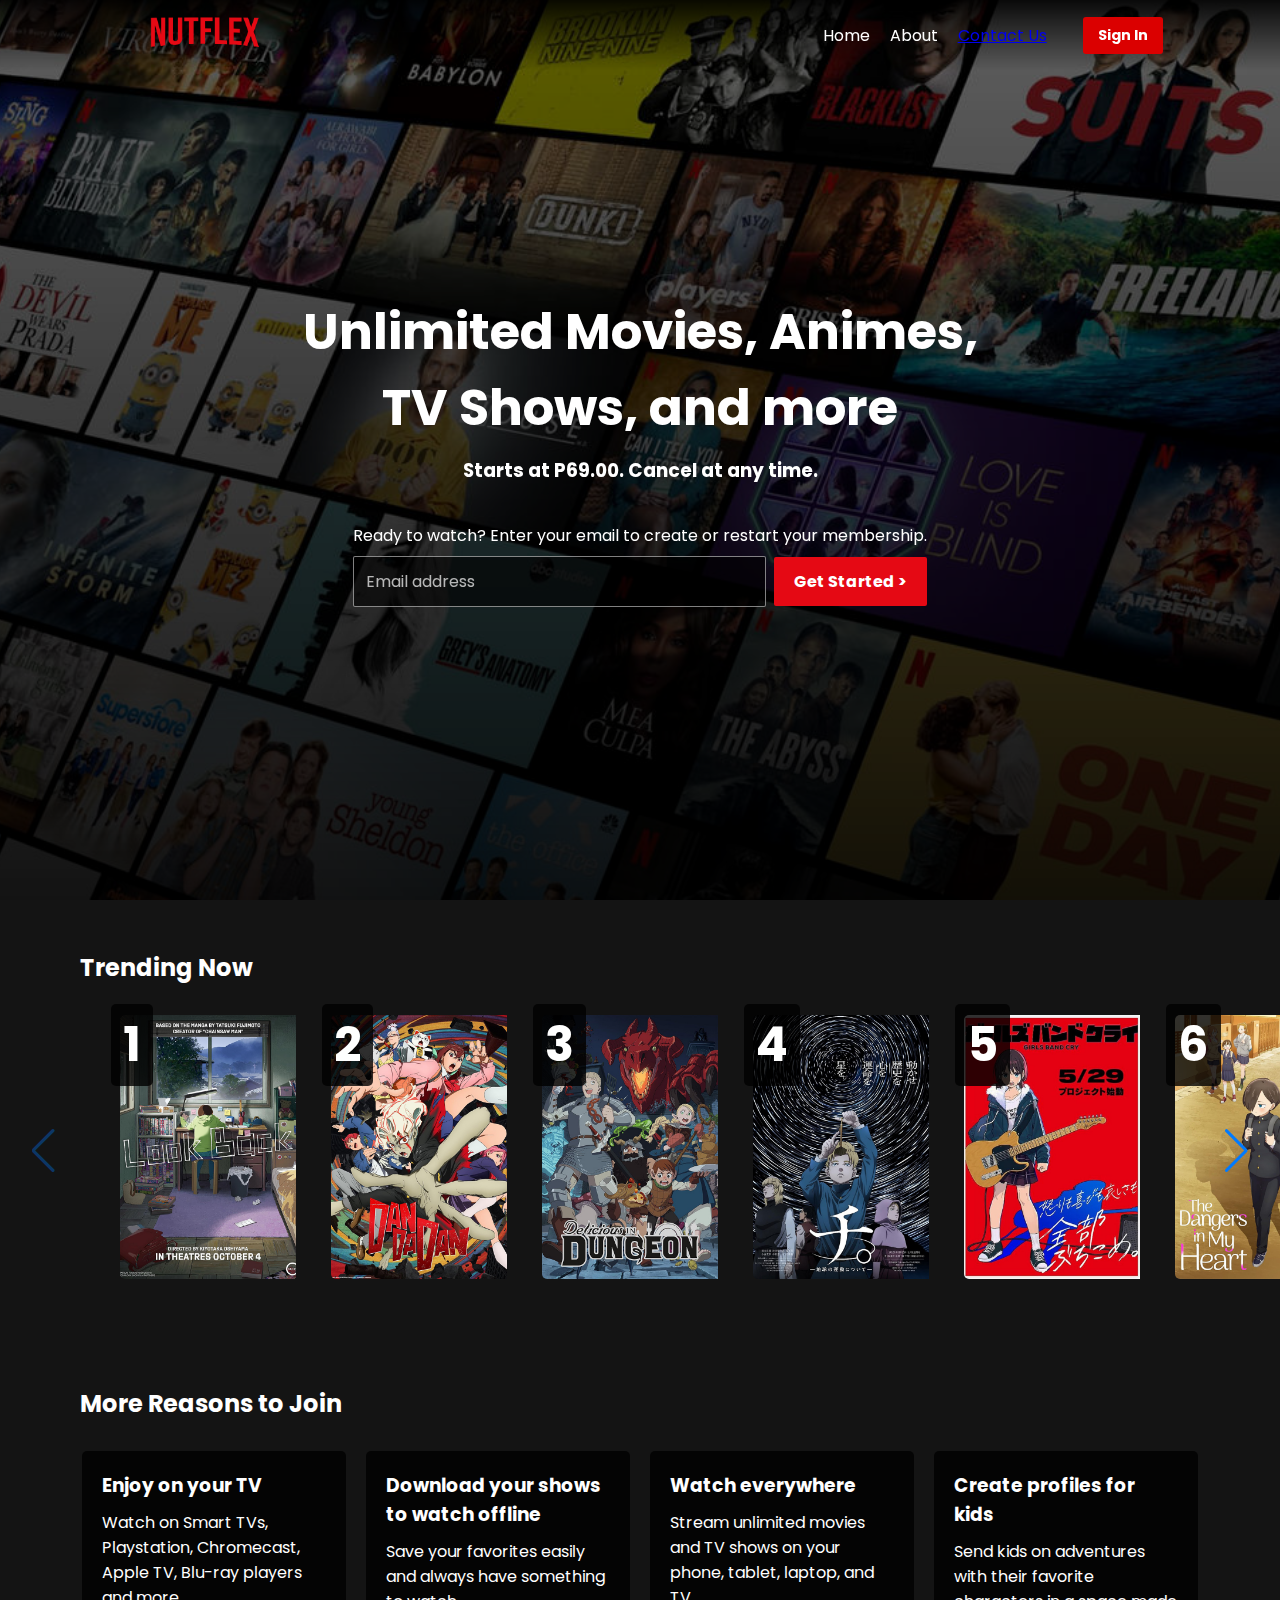
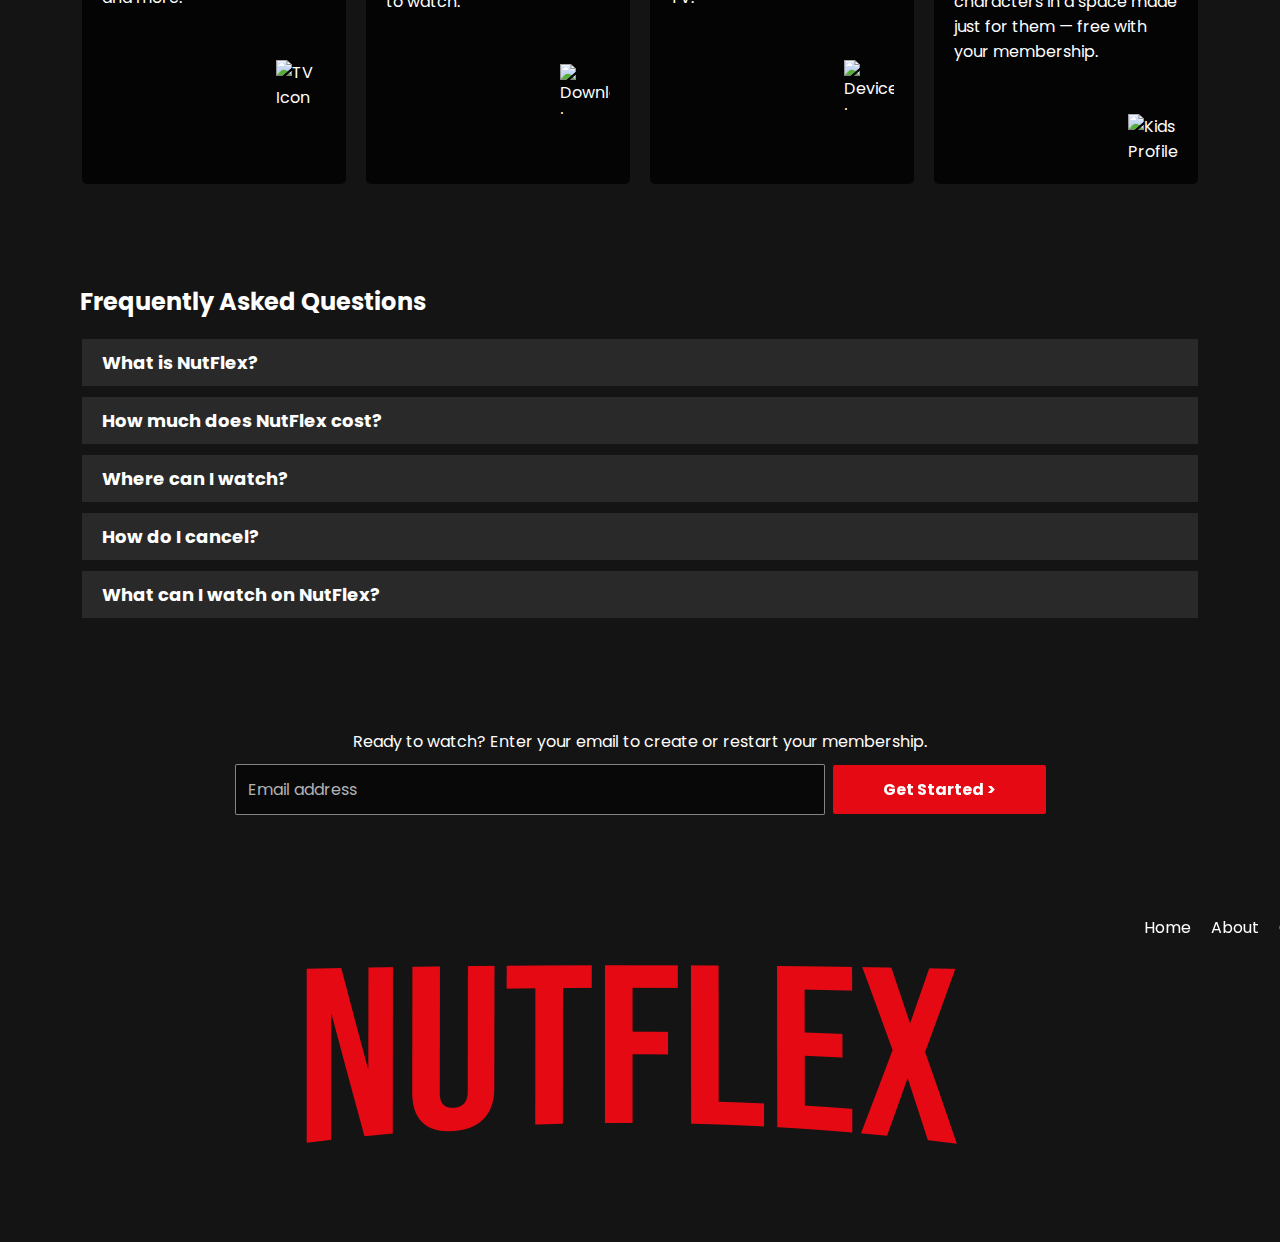
==== commit 24fab1a4: "edit header, contact-us, and some minor changes on other files" ====
--- a/noflex/index.html
+++ b/noflex/index.html
@@ -16,7 +16,7 @@
     <div class="hero-content">
         <header class="header">
             <div class="header-left-section">
-                <img class="netflix-logo" src="images/nutflex-logo.png" alt="nutflex-logo">
+                <a href="index.html"><img class="nutflex-logo" src="images/nutflex-logo.png" alt="Nutflex Logo"></a>
             </div>
             <div class="header-mid-section">
                 <nav class="main-menu">
--- a/noflex/styles.css
+++ b/noflex/styles.css
@@ -58,7 +58,7 @@
     flex: .5;
 }
 
-.netflix-logo {
+.nutflex-logo {
     width: 170px;
 }
 
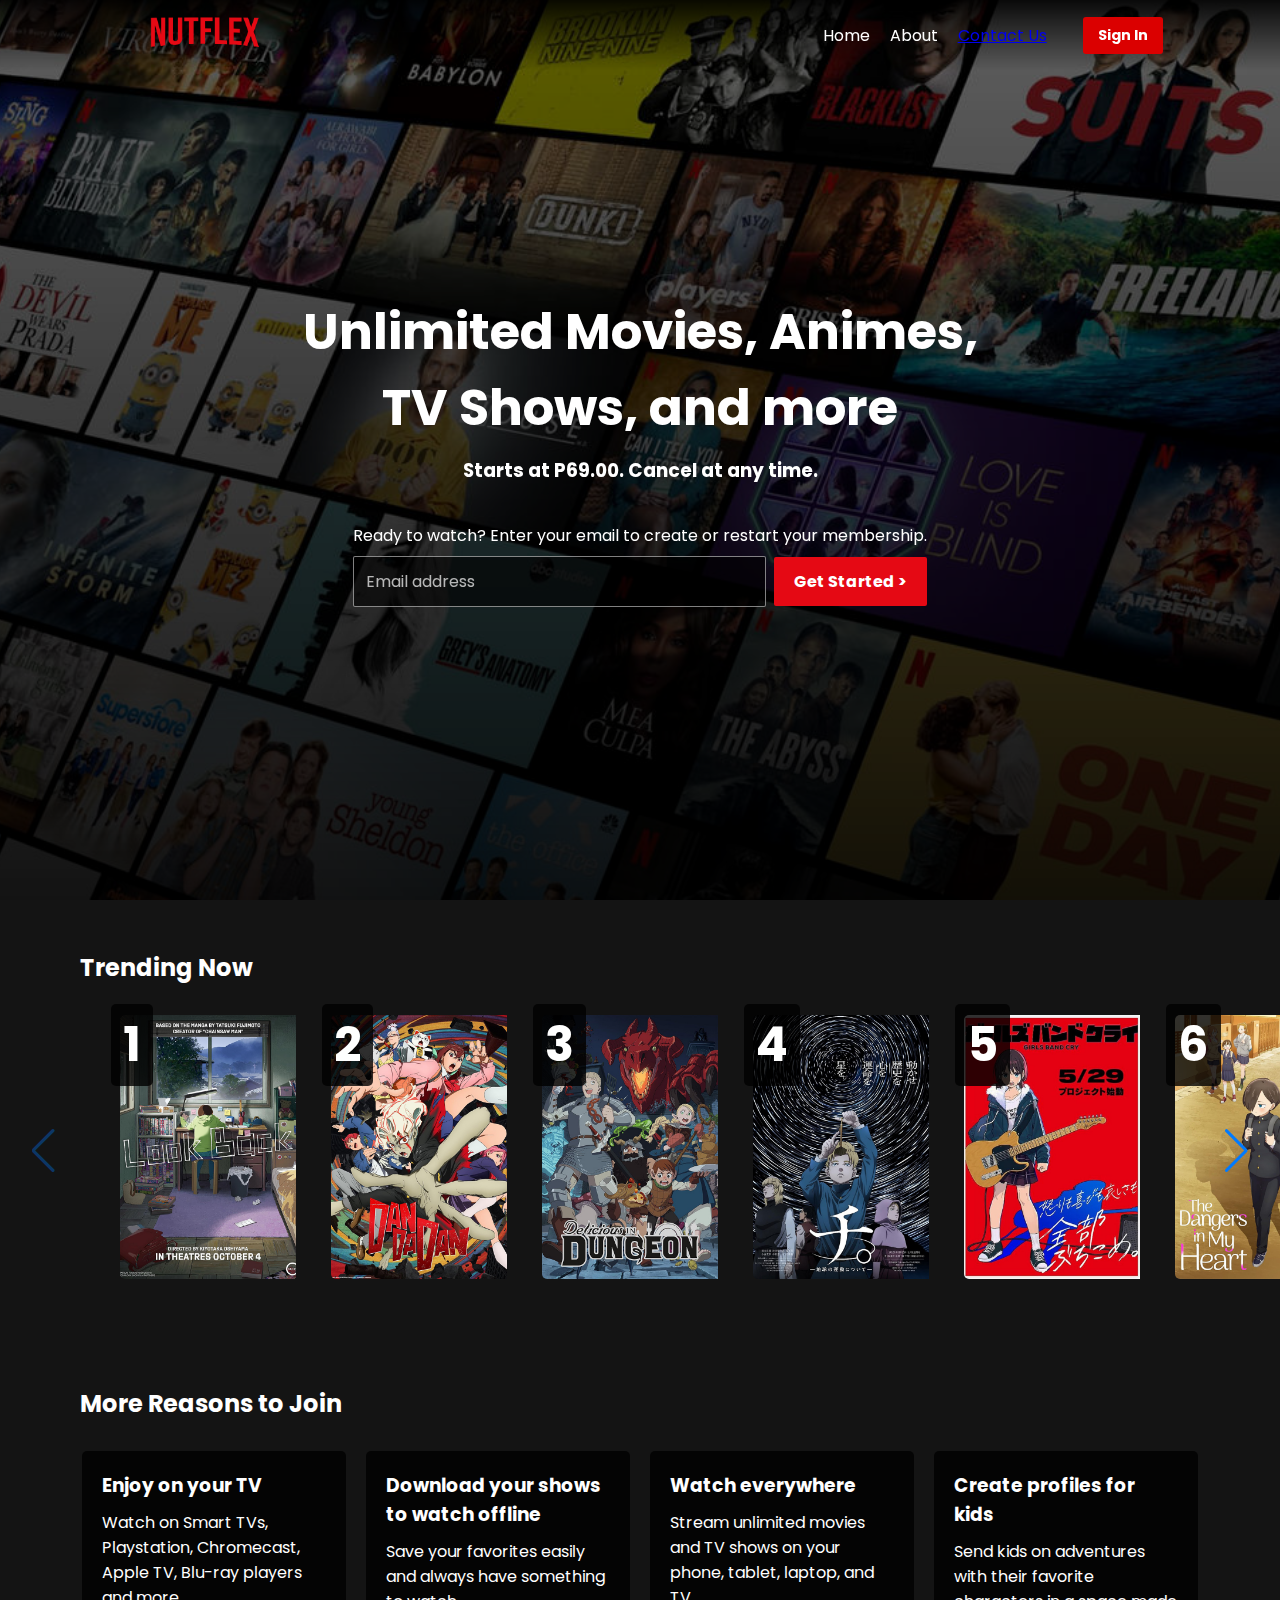
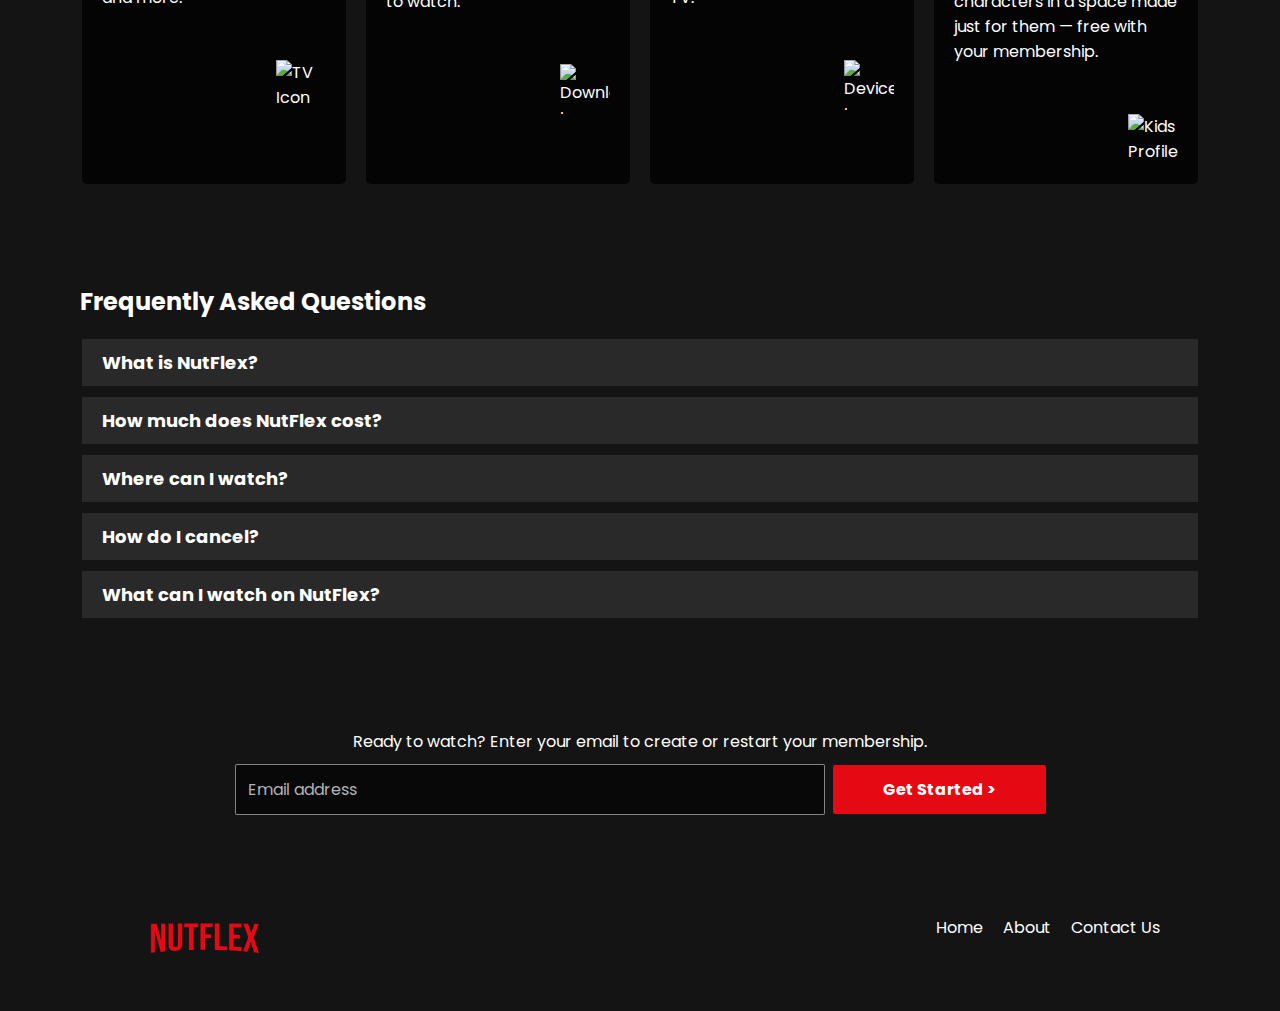
==== commit 61c8105e: "minor edits" ====
--- a/noflex/index.html
+++ b/noflex/index.html
@@ -144,7 +144,7 @@
     <footer>
         <div class="footer-content">
             <div class="footer-left">
-                <img class="netflix-logo" src="images/nutflex-logo.png" alt="nutflex-logo">
+                <img class="nutflex-logo" src="images/nutflex-logo.png" alt="nutflex-logo">
             </div>
             <div class="footer-right">
                 <nav class="footer-menu">
